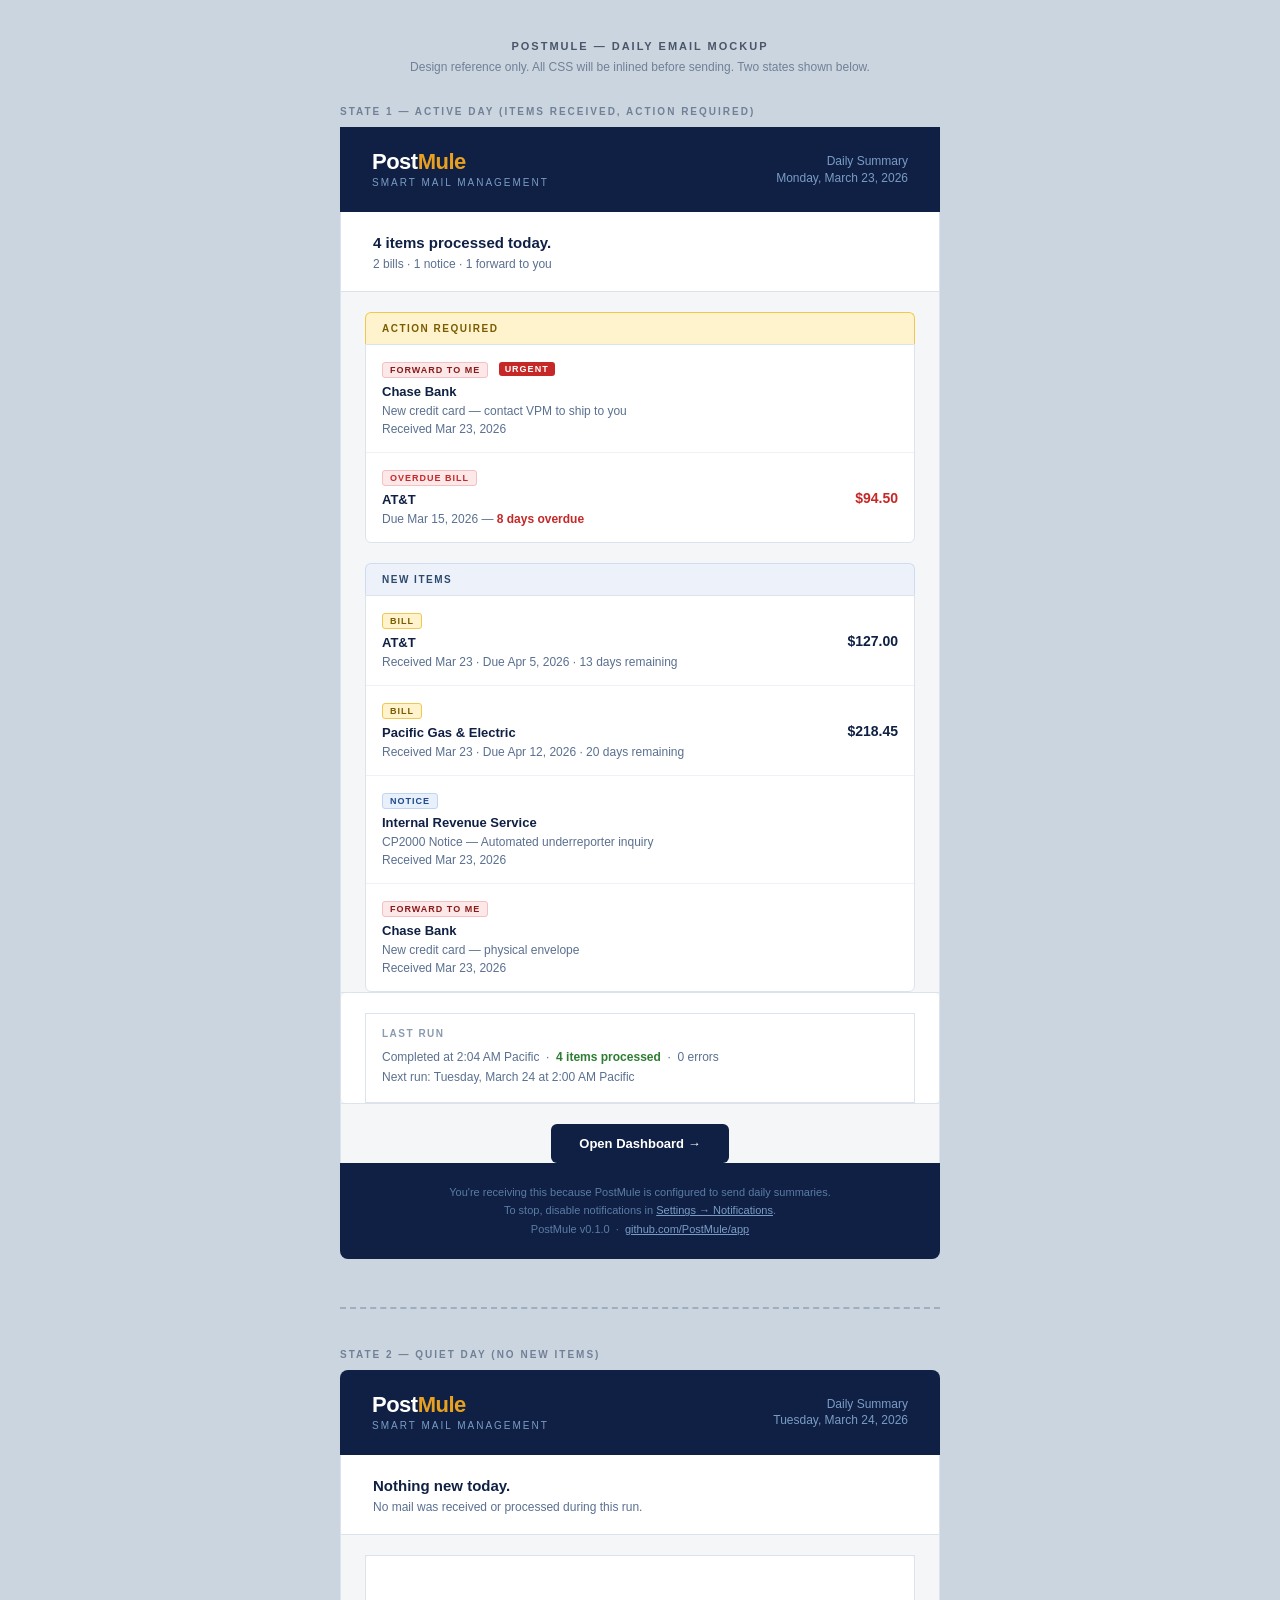
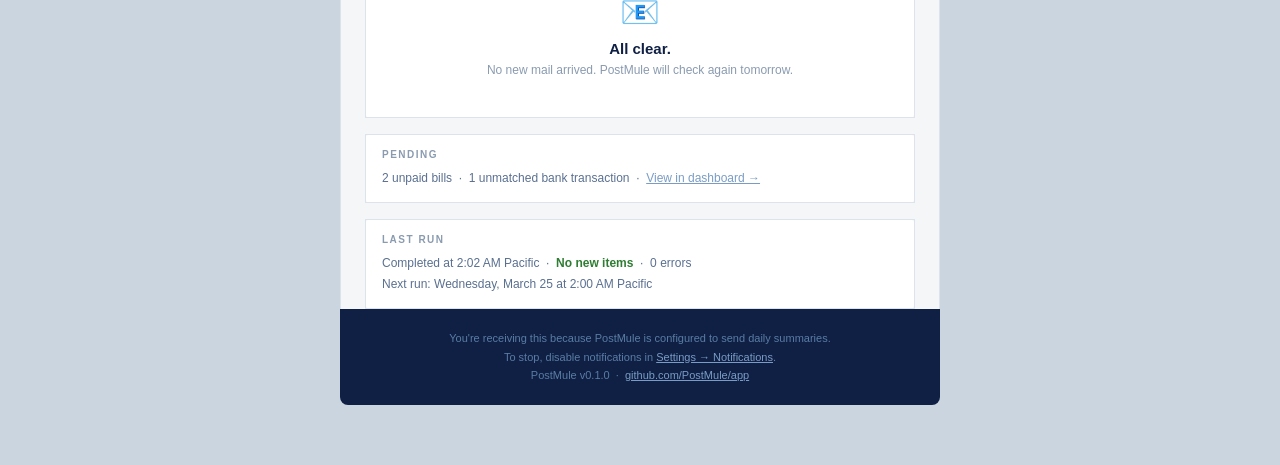
==== docs/mockup_email_daily.html @ 503918e2 "Move mockup files to docs/ for GitHub Pages, update README with live mockup link Co-Authored-By: Cla" ====
<!DOCTYPE html>
<html lang="en" xmlns="http://www.w3.org/1999/xhtml">
<!--
  PostMule — Daily Notification Email MOCKUP
  ==========================================
  This is the design reference for the daily summary email.
  It shows two states side-by-side:
    1. "Active day" — items were processed, some need attention
    2. "Quiet day" — nothing new today

  Production notes:
  - All CSS in the <style> block will be inlined before sending (e.g. via premailer)
  - No external fonts, images, or assets — email clients block them
  - Table-based layout for Outlook compatibility
  - prefers-color-scheme media query included for Apple Mail / Gmail dark mode
  - Plain-text fallback must be generated alongside this HTML template

  Brand palette:
    Navy Seal  #0F2044   header, CTA
    Brass      #E8A020   accent, logo "Mule", badges
    Steel Blue #7A9CC4   subheadings, secondary
    Linen      #F5F6F8   page / email background
    Smoke      #DDE3EC   borders, dividers
    Red        #C62828   overdue / urgent
    Green      #2E7D32   ok / delivered
-->
<head>
  <meta charset="UTF-8">
  <meta name="viewport" content="width=device-width, initial-scale=1.0">
  <meta http-equiv="X-UA-Compatible" content="IE=edge">
  <meta name="color-scheme" content="light dark">
  <meta name="supported-color-schemes" content="light dark">
  <title>PostMule Daily Summary — Email Mockup</title>
  <style>
    /* ── Mockup chrome (not part of actual email) ─────────────────── */
    body {
      margin: 0;
      padding: 40px 16px 60px;
      background: #CBD5E0;
      font-family: -apple-system, BlinkMacSystemFont, 'Segoe UI', Arial, sans-serif;
    }
    .mockup-page-title {
      text-align: center;
      font-size: 11px;
      font-weight: 700;
      color: #4A5568;
      letter-spacing: 2px;
      text-transform: uppercase;
      margin: 0 auto 8px;
    }
    .mockup-page-subtitle {
      text-align: center;
      font-size: 12px;
      color: #718096;
      margin: 0 auto 32px;
    }
    .mockup-state-label {
      max-width: 600px;
      margin: 0 auto 10px;
      font-size: 10px;
      font-weight: 700;
      letter-spacing: 2px;
      text-transform: uppercase;
      color: #718096;
    }
    .mockup-divider {
      max-width: 600px;
      margin: 48px auto 40px;
      border: none;
      border-top: 2px dashed #A0AEC0;
    }

    /* ── Email reset ──────────────────────────────────────────────── */
    .email-wrapper {
      margin: 0 auto;
      max-width: 600px;
    }
    table {
      border-collapse: collapse;
      mso-table-lspace: 0pt;
      mso-table-rspace: 0pt;
    }
    td {
      padding: 0;
    }
    img {
      border: 0;
      display: block;
      line-height: 100%;
      outline: none;
      text-decoration: none;
    }
    a {
      color: inherit;
      text-decoration: none;
    }

    /* ── Email component styles (all inlined before send) ─────────── */

    /* Header */
    .email-header {
      background-color: #0F2044;
      padding: 24px 32px;
    }
    .email-logo-post {
      font-family: Arial, Helvetica, sans-serif;
      font-size: 22px;
      font-weight: 700;
      color: #FFFFFF;
      letter-spacing: -0.5px;
      line-height: 1;
    }
    .email-logo-mule {
      color: #E8A020;
    }
    .email-logo-tagline {
      font-family: Arial, Helvetica, sans-serif;
      font-size: 10px;
      color: #7A9CC4;
      letter-spacing: 2px;
      text-transform: uppercase;
      margin-top: 4px;
    }
    .email-header-date {
      font-family: Arial, Helvetica, sans-serif;
      font-size: 12px;
      color: #7A9CC4;
      text-align: right;
      line-height: 1.4;
    }

    /* Body wrapper */
    .email-body {
      background-color: #F5F6F8;
      padding: 0 0 24px;
    }

    /* Summary bar */
    .email-summary {
      background-color: #FFFFFF;
      border-bottom: 1px solid #DDE3EC;
      padding: 20px 32px;
    }
    .email-summary-text {
      font-family: Arial, Helvetica, sans-serif;
      font-size: 15px;
      font-weight: 600;
      color: #0F2044;
      margin: 0;
      line-height: 1.4;
    }
    .email-summary-sub {
      font-family: Arial, Helvetica, sans-serif;
      font-size: 12px;
      color: #5A7090;
      margin: 4px 0 0;
    }

    /* Section: Action Required */
    .email-section {
      margin: 20px 24px 0;
    }
    .email-section-header {
      padding: 10px 16px;
      border-radius: 6px 6px 0 0;
      font-family: Arial, Helvetica, sans-serif;
      font-size: 10px;
      font-weight: 700;
      letter-spacing: 1.5px;
      text-transform: uppercase;
    }
    .email-section-header--urgent {
      background-color: #FFF3CD;
      color: #7A5C00;
      border: 1px solid #F0C850;
      border-bottom: none;
    }
    .email-section-header--items {
      background-color: #EDF2FA;
      color: #2C4A6E;
      border: 1px solid #D0DCEE;
      border-bottom: none;
    }
    .email-card-list {
      background-color: #FFFFFF;
      border: 1px solid #DDE3EC;
      border-radius: 0 0 6px 6px;
      overflow: hidden;
    }

    /* Item row */
    .email-item {
      border-bottom: 1px solid #EEF2F7;
      padding: 14px 16px;
    }
    .email-item:last-child {
      border-bottom: none;
    }
    .email-item-badge {
      display: inline-block;
      font-family: Arial, Helvetica, sans-serif;
      font-size: 9px;
      font-weight: 700;
      letter-spacing: 1px;
      text-transform: uppercase;
      padding: 2px 7px;
      border-radius: 3px;
      margin-bottom: 6px;
    }
    .badge--bill    { background-color: #FFF3CD; color: #7A5C00; border: 1px solid #F0C850; }
    .badge--notice  { background-color: #E8F0FC; color: #1E4A8A; border: 1px solid #C0D4F4; }
    .badge--forward { background-color: #FCE8E8; color: #8A1A1A; border: 1px solid #F4C0C0; }
    .badge--overdue { background-color: #FCE8E8; color: #C62828; border: 1px solid #F4C0C0; }

    .email-item-sender {
      font-family: Arial, Helvetica, sans-serif;
      font-size: 13px;
      font-weight: 600;
      color: #0F2044;
      margin: 0 0 3px;
    }
    .email-item-detail {
      font-family: Arial, Helvetica, sans-serif;
      font-size: 12px;
      color: #5A7090;
      margin: 0;
      line-height: 1.5;
    }
    .email-item-amount {
      font-family: Arial, Helvetica, sans-serif;
      font-size: 14px;
      font-weight: 700;
      color: #0F2044;
      text-align: right;
      white-space: nowrap;
    }
    .email-item-amount--overdue {
      color: #C62828;
    }
    .email-urgent-pill {
      display: inline-block;
      background-color: #C62828;
      color: #FFFFFF;
      font-family: Arial, Helvetica, sans-serif;
      font-size: 9px;
      font-weight: 700;
      letter-spacing: 1px;
      text-transform: uppercase;
      padding: 2px 6px;
      border-radius: 3px;
      margin-left: 6px;
      vertical-align: middle;
    }

    /* Last run status */
    .email-run-status {
      margin: 20px 24px 0;
      background-color: #FFFFFF;
      border: 1px solid #DDE3EC;
      border-radius: 6px;
      padding: 14px 16px;
    }
    .email-run-status-title {
      font-family: Arial, Helvetica, sans-serif;
      font-size: 10px;
      font-weight: 700;
      letter-spacing: 1.5px;
      text-transform: uppercase;
      color: #8A9BB0;
      margin: 0 0 8px;
    }
    .email-run-status-row {
      font-family: Arial, Helvetica, sans-serif;
      font-size: 12px;
      color: #5A7090;
      line-height: 1.6;
    }
    .email-run-ok { color: #2E7D32; font-weight: 600; }
    .email-run-warn { color: #D57A00; font-weight: 600; }

    /* CTA button */
    .email-cta-wrap {
      text-align: center;
      margin: 20px 24px 0;
    }
    .email-cta {
      display: inline-block;
      background-color: #0F2044;
      color: #FFFFFF;
      font-family: Arial, Helvetica, sans-serif;
      font-size: 13px;
      font-weight: 600;
      padding: 12px 28px;
      border-radius: 6px;
      text-decoration: none;
    }

    /* Quiet day */
    .email-quiet {
      text-align: center;
      padding: 40px 32px;
      background-color: #FFFFFF;
      border: 1px solid #DDE3EC;
      border-radius: 6px;
      margin: 20px 24px 0;
    }
    .email-quiet-icon {
      font-size: 32px;
      line-height: 1;
      margin-bottom: 12px;
    }
    .email-quiet-title {
      font-family: Arial, Helvetica, sans-serif;
      font-size: 15px;
      font-weight: 600;
      color: #0F2044;
      margin: 0 0 6px;
    }
    .email-quiet-sub {
      font-family: Arial, Helvetica, sans-serif;
      font-size: 12px;
      color: #8A9BB0;
      margin: 0;
    }

    /* Footer */
    .email-footer {
      background-color: #0F2044;
      padding: 20px 32px;
      text-align: center;
    }
    .email-footer-text {
      font-family: Arial, Helvetica, sans-serif;
      font-size: 11px;
      color: #5A7CA4;
      line-height: 1.7;
      margin: 0;
    }
    .email-footer-link {
      color: #7A9CC4;
      text-decoration: underline;
    }

    /* ── Dark mode overrides (Apple Mail, Gmail app, some Outlook) ── */
    @media (prefers-color-scheme: dark) {
      .email-body       { background-color: #1A2740 !important; }
      .email-summary    { background-color: #1E2F4A !important; border-color: #2C4060 !important; }
      .email-summary-text { color: #E8EFF8 !important; }
      .email-summary-sub  { color: #8A9BB0 !important; }
      .email-card-list  { background-color: #1E2F4A !important; border-color: #2C4060 !important; }
      .email-item       { border-color: #2C4060 !important; }
      .email-item-sender { color: #E8EFF8 !important; }
      .email-item-detail { color: #8A9BB0 !important; }
      .email-item-amount { color: #E8EFF8 !important; }
      .email-run-status { background-color: #1E2F4A !important; border-color: #2C4060 !important; }
      .email-run-status-title { color: #5A7CA4 !important; }
      .email-quiet      { background-color: #1E2F4A !important; border-color: #2C4060 !important; }
      .email-quiet-title { color: #E8EFF8 !important; }
    }

    /* ── Mobile ───────────────────────────────────────────────────── */
    @media screen and (max-width: 480px) {
      .email-header   { padding: 20px 20px !important; }
      .email-summary  { padding: 16px 20px !important; }
      .email-section  { margin: 16px 12px 0 !important; }
      .email-run-status { margin: 16px 12px 0 !important; }
      .email-cta-wrap { margin: 16px 12px 0 !important; }
      .email-quiet    { margin: 16px 12px 0 !important; padding: 28px 20px !important; }
      .email-footer   { padding: 16px 20px !important; }
      .email-header-date { display: none !important; }
    }
  </style>
</head>
<body>

<!-- ================================================================
     MOCKUP CHROME
     ================================================================ -->
<p class="mockup-page-title">PostMule — Daily Email Mockup</p>
<p class="mockup-page-subtitle">Design reference only. All CSS will be inlined before sending. Two states shown below.</p>


<!-- ================================================================
     STATE 1: ACTIVE DAY — items processed, some needing attention
     ================================================================ -->

<p class="mockup-state-label">State 1 — Active day (items received, action required)</p>

<div class="email-wrapper">
  <!--[if mso]><table width="600" cellpadding="0" cellspacing="0" border="0" align="center"><tr><td><![endif]-->

  <!-- Header -->
  <table width="100%" cellpadding="0" cellspacing="0" border="0" style="background-color:#0F2044;border-radius:8px 8px 0 0;">
    <tr>
      <td class="email-header" style="padding:24px 32px;">
        <table width="100%" cellpadding="0" cellspacing="0" border="0">
          <tr>
            <td style="vertical-align:middle;">
              <div class="email-logo-post" style="font-family:Arial,Helvetica,sans-serif;font-size:22px;font-weight:700;color:#FFFFFF;letter-spacing:-0.5px;line-height:1;">Post<span class="email-logo-mule" style="color:#E8A020;">Mule</span></div>
              <div class="email-logo-tagline" style="font-family:Arial,Helvetica,sans-serif;font-size:10px;color:#7A9CC4;letter-spacing:2px;text-transform:uppercase;margin-top:4px;">Smart mail management</div>
            </td>
            <td class="email-header-date" style="font-family:Arial,Helvetica,sans-serif;font-size:12px;color:#7A9CC4;text-align:right;vertical-align:middle;line-height:1.4;">
              Daily Summary<br>
              Monday, March 23, 2026
            </td>
          </tr>
        </table>
      </td>
    </tr>
  </table>

  <!-- Summary bar -->
  <table width="100%" cellpadding="0" cellspacing="0" border="0" style="background-color:#FFFFFF;border-left:1px solid #DDE3EC;border-right:1px solid #DDE3EC;">
    <tr>
      <td class="email-summary" style="padding:20px 32px;background-color:#FFFFFF;border-bottom:1px solid #DDE3EC;">
        <p class="email-summary-text" style="font-family:Arial,Helvetica,sans-serif;font-size:15px;font-weight:600;color:#0F2044;margin:0;line-height:1.4;">4 items processed today.</p>
        <p class="email-summary-sub" style="font-family:Arial,Helvetica,sans-serif;font-size:12px;color:#5A7090;margin:4px 0 0;">2 bills &middot; 1 notice &middot; 1 forward to you</p>
      </td>
    </tr>
  </table>

  <!-- Body -->
  <table width="100%" cellpadding="0" cellspacing="0" border="0" class="email-body" style="background-color:#F5F6F8;border-left:1px solid #DDE3EC;border-right:1px solid #DDE3EC;padding-bottom:24px;">

    <!-- ACTION REQUIRED section -->
    <tr>
      <td class="email-section" style="padding:20px 24px 0;">
        <div class="email-section-header email-section-header--urgent" style="padding:10px 16px;background-color:#FFF3CD;color:#7A5C00;border:1px solid #F0C850;border-bottom:none;border-radius:6px 6px 0 0;font-family:Arial,Helvetica,sans-serif;font-size:10px;font-weight:700;letter-spacing:1.5px;text-transform:uppercase;">
          Action Required
        </div>
        <div class="email-card-list" style="background-color:#FFFFFF;border:1px solid #DDE3EC;border-radius:0 0 6px 6px;overflow:hidden;">

          <!-- ForwardToMe item -->
          <table width="100%" cellpadding="0" cellspacing="0" border="0">
            <tr>
              <td class="email-item" style="padding:14px 16px;border-bottom:1px solid #EEF2F7;vertical-align:top;">
                <table width="100%" cellpadding="0" cellspacing="0" border="0">
                  <tr>
                    <td style="vertical-align:top;">
                      <span class="email-item-badge badge--forward" style="display:inline-block;font-family:Arial,Helvetica,sans-serif;font-size:9px;font-weight:700;letter-spacing:1px;text-transform:uppercase;padding:2px 7px;border-radius:3px;margin-bottom:6px;background-color:#FCE8E8;color:#8A1A1A;border:1px solid #F4C0C0;">Forward To Me</span>
                      <span class="email-urgent-pill" style="display:inline-block;background-color:#C62828;color:#FFFFFF;font-family:Arial,Helvetica,sans-serif;font-size:9px;font-weight:700;letter-spacing:1px;text-transform:uppercase;padding:2px 6px;border-radius:3px;margin-left:6px;vertical-align:middle;">Urgent</span>
                      <p class="email-item-sender" style="font-family:Arial,Helvetica,sans-serif;font-size:13px;font-weight:600;color:#0F2044;margin:0 0 3px;">Chase Bank</p>
                      <p class="email-item-detail" style="font-family:Arial,Helvetica,sans-serif;font-size:12px;color:#5A7090;margin:0;line-height:1.5;">New credit card &mdash; contact VPM to ship to you<br>Received Mar 23, 2026</p>
                    </td>
                  </tr>
                </table>
              </td>
            </tr>
            <!-- Overdue bill -->
            <tr>
              <td class="email-item" style="padding:14px 16px;vertical-align:top;">
                <table width="100%" cellpadding="0" cellspacing="0" border="0">
                  <tr>
                    <td style="vertical-align:top;">
                      <span class="email-item-badge badge--overdue" style="display:inline-block;font-family:Arial,Helvetica,sans-serif;font-size:9px;font-weight:700;letter-spacing:1px;text-transform:uppercase;padding:2px 7px;border-radius:3px;margin-bottom:6px;background-color:#FCE8E8;color:#C62828;border:1px solid #F4C0C0;">Overdue Bill</span>
                      <p class="email-item-sender" style="font-family:Arial,Helvetica,sans-serif;font-size:13px;font-weight:600;color:#0F2044;margin:0 0 3px;">AT&amp;T</p>
                      <p class="email-item-detail" style="font-family:Arial,Helvetica,sans-serif;font-size:12px;color:#5A7090;margin:0;line-height:1.5;">Due Mar 15, 2026 &mdash; <strong style="color:#C62828;">8 days overdue</strong></p>
                    </td>
                    <td style="vertical-align:middle;text-align:right;white-space:nowrap;padding-left:12px;">
                      <span class="email-item-amount email-item-amount--overdue" style="font-family:Arial,Helvetica,sans-serif;font-size:14px;font-weight:700;color:#C62828;">$94.50</span>
                    </td>
                  </tr>
                </table>
              </td>
            </tr>
          </table>
        </div>
      </td>
    </tr>

    <!-- NEW ITEMS section -->
    <tr>
      <td class="email-section" style="padding:20px 24px 0;">
        <div class="email-section-header email-section-header--items" style="padding:10px 16px;background-color:#EDF2FA;color:#2C4A6E;border:1px solid #D0DCEE;border-bottom:none;border-radius:6px 6px 0 0;font-family:Arial,Helvetica,sans-serif;font-size:10px;font-weight:700;letter-spacing:1.5px;text-transform:uppercase;">
          New Items
        </div>
        <div class="email-card-list" style="background-color:#FFFFFF;border:1px solid #DDE3EC;border-radius:0 0 6px 6px;overflow:hidden;">

          <!-- Bill: AT&T -->
          <table width="100%" cellpadding="0" cellspacing="0" border="0">
            <tr>
              <td class="email-item" style="padding:14px 16px;border-bottom:1px solid #EEF2F7;vertical-align:top;">
                <table width="100%" cellpadding="0" cellspacing="0" border="0">
                  <tr>
                    <td style="vertical-align:top;">
                      <span class="email-item-badge badge--bill" style="display:inline-block;font-family:Arial,Helvetica,sans-serif;font-size:9px;font-weight:700;letter-spacing:1px;text-transform:uppercase;padding:2px 7px;border-radius:3px;margin-bottom:6px;background-color:#FFF3CD;color:#7A5C00;border:1px solid #F0C850;">Bill</span>
                      <p class="email-item-sender" style="font-family:Arial,Helvetica,sans-serif;font-size:13px;font-weight:600;color:#0F2044;margin:0 0 3px;">AT&amp;T</p>
                      <p class="email-item-detail" style="font-family:Arial,Helvetica,sans-serif;font-size:12px;color:#5A7090;margin:0;line-height:1.5;">Received Mar 23 &middot; Due Apr 5, 2026 &middot; 13 days remaining</p>
                    </td>
                    <td style="vertical-align:middle;text-align:right;white-space:nowrap;padding-left:12px;">
                      <span class="email-item-amount" style="font-family:Arial,Helvetica,sans-serif;font-size:14px;font-weight:700;color:#0F2044;">$127.00</span>
                    </td>
                  </tr>
                </table>
              </td>
            </tr>

            <!-- Bill: Pacific Gas & Electric -->
            <tr>
              <td class="email-item" style="padding:14px 16px;border-bottom:1px solid #EEF2F7;vertical-align:top;">
                <table width="100%" cellpadding="0" cellspacing="0" border="0">
                  <tr>
                    <td style="vertical-align:top;">
                      <span class="email-item-badge badge--bill" style="display:inline-block;font-family:Arial,Helvetica,sans-serif;font-size:9px;font-weight:700;letter-spacing:1px;text-transform:uppercase;padding:2px 7px;border-radius:3px;margin-bottom:6px;background-color:#FFF3CD;color:#7A5C00;border:1px solid #F0C850;">Bill</span>
                      <p class="email-item-sender" style="font-family:Arial,Helvetica,sans-serif;font-size:13px;font-weight:600;color:#0F2044;margin:0 0 3px;">Pacific Gas &amp; Electric</p>
                      <p class="email-item-detail" style="font-family:Arial,Helvetica,sans-serif;font-size:12px;color:#5A7090;margin:0;line-height:1.5;">Received Mar 23 &middot; Due Apr 12, 2026 &middot; 20 days remaining</p>
                    </td>
                    <td style="vertical-align:middle;text-align:right;white-space:nowrap;padding-left:12px;">
                      <span class="email-item-amount" style="font-family:Arial,Helvetica,sans-serif;font-size:14px;font-weight:700;color:#0F2044;">$218.45</span>
                    </td>
                  </tr>
                </table>
              </td>
            </tr>

            <!-- Notice: IRS -->
            <tr>
              <td class="email-item" style="padding:14px 16px;border-bottom:1px solid #EEF2F7;vertical-align:top;">
                <table width="100%" cellpadding="0" cellspacing="0" border="0">
                  <tr>
                    <td style="vertical-align:top;">
                      <span class="email-item-badge badge--notice" style="display:inline-block;font-family:Arial,Helvetica,sans-serif;font-size:9px;font-weight:700;letter-spacing:1px;text-transform:uppercase;padding:2px 7px;border-radius:3px;margin-bottom:6px;background-color:#E8F0FC;color:#1E4A8A;border:1px solid #C0D4F4;">Notice</span>
                      <p class="email-item-sender" style="font-family:Arial,Helvetica,sans-serif;font-size:13px;font-weight:600;color:#0F2044;margin:0 0 3px;">Internal Revenue Service</p>
                      <p class="email-item-detail" style="font-family:Arial,Helvetica,sans-serif;font-size:12px;color:#5A7090;margin:0;line-height:1.5;">CP2000 Notice &mdash; Automated underreporter inquiry<br>Received Mar 23, 2026</p>
                    </td>
                  </tr>
                </table>
              </td>
            </tr>

            <!-- ForwardToMe -->
            <tr>
              <td class="email-item" style="padding:14px 16px;vertical-align:top;">
                <table width="100%" cellpadding="0" cellspacing="0" border="0">
                  <tr>
                    <td style="vertical-align:top;">
                      <span class="email-item-badge badge--forward" style="display:inline-block;font-family:Arial,Helvetica,sans-serif;font-size:9px;font-weight:700;letter-spacing:1px;text-transform:uppercase;padding:2px 7px;border-radius:3px;margin-bottom:6px;background-color:#FCE8E8;color:#8A1A1A;border:1px solid #F4C0C0;">Forward To Me</span>
                      <p class="email-item-sender" style="font-family:Arial,Helvetica,sans-serif;font-size:13px;font-weight:600;color:#0F2044;margin:0 0 3px;">Chase Bank</p>
                      <p class="email-item-detail" style="font-family:Arial,Helvetica,sans-serif;font-size:12px;color:#5A7090;margin:0;line-height:1.5;">New credit card — physical envelope<br>Received Mar 23, 2026</p>
                    </td>
                  </tr>
                </table>
              </td>
            </tr>
          </table>
        </div>
      </td>
    </tr>

    <!-- Last run status -->
    <tr>
      <td class="email-run-status" style="margin:20px 24px 0;padding:0 24px;">
        <table width="100%" cellpadding="0" cellspacing="0" border="0" style="background-color:#FFFFFF;border:1px solid #DDE3EC;border-radius:6px;margin-top:20px;">
          <tr>
            <td style="padding:14px 16px;">
              <p class="email-run-status-title" style="font-family:Arial,Helvetica,sans-serif;font-size:10px;font-weight:700;letter-spacing:1.5px;text-transform:uppercase;color:#8A9BB0;margin:0 0 8px;">Last Run</p>
              <p class="email-run-status-row" style="font-family:Arial,Helvetica,sans-serif;font-size:12px;color:#5A7090;line-height:1.7;margin:0;">
                Completed at 2:04 AM Pacific &nbsp;&middot;&nbsp; <span class="email-run-ok" style="color:#2E7D32;font-weight:600;">4 items processed</span> &nbsp;&middot;&nbsp; 0 errors<br>
                Next run: Tuesday, March 24 at 2:00 AM Pacific
              </p>
            </td>
          </tr>
        </table>
      </td>
    </tr>

    <!-- Dashboard CTA -->
    <tr>
      <td class="email-cta-wrap" style="text-align:center;padding:20px 24px 0;">
        <a href="http://localhost:5000" class="email-cta" style="display:inline-block;background-color:#0F2044;color:#FFFFFF;font-family:Arial,Helvetica,sans-serif;font-size:13px;font-weight:600;padding:12px 28px;border-radius:6px;text-decoration:none;">Open Dashboard &rarr;</a>
      </td>
    </tr>

  </table>

  <!-- Footer -->
  <table width="100%" cellpadding="0" cellspacing="0" border="0" class="email-footer" style="background-color:#0F2044;border-radius:0 0 8px 8px;">
    <tr>
      <td style="padding:20px 32px;text-align:center;">
        <p class="email-footer-text" style="font-family:Arial,Helvetica,sans-serif;font-size:11px;color:#5A7CA4;line-height:1.7;margin:0;">
          You're receiving this because PostMule is configured to send daily summaries.<br>
          To stop, disable notifications in <a href="http://localhost:5000/settings" class="email-footer-link" style="color:#7A9CC4;text-decoration:underline;">Settings &rarr; Notifications</a>.<br>
          PostMule v0.1.0 &nbsp;&middot;&nbsp; <a href="https://github.com/PostMule/app" class="email-footer-link" style="color:#7A9CC4;text-decoration:underline;">github.com/PostMule/app</a>
        </p>
      </td>
    </tr>
  </table>

  <!--[if mso]></td></tr></table><![endif]-->
</div>


<!-- ================================================================
     DIVIDER
     ================================================================ -->
<hr class="mockup-divider" style="max-width:600px;margin:48px auto 40px;border:none;border-top:2px dashed #A0AEC0;">
<p class="mockup-state-label">State 2 — Quiet day (no new items)</p>


<!-- ================================================================
     STATE 2: QUIET DAY — nothing new
     ================================================================ -->

<div class="email-wrapper">
  <!--[if mso]><table width="600" cellpadding="0" cellspacing="0" border="0" align="center"><tr><td><![endif]-->

  <!-- Header -->
  <table width="100%" cellpadding="0" cellspacing="0" border="0" style="background-color:#0F2044;border-radius:8px 8px 0 0;">
    <tr>
      <td style="padding:24px 32px;">
        <table width="100%" cellpadding="0" cellspacing="0" border="0">
          <tr>
            <td style="vertical-align:middle;">
              <div style="font-family:Arial,Helvetica,sans-serif;font-size:22px;font-weight:700;color:#FFFFFF;letter-spacing:-0.5px;line-height:1;">Post<span style="color:#E8A020;">Mule</span></div>
              <div style="font-family:Arial,Helvetica,sans-serif;font-size:10px;color:#7A9CC4;letter-spacing:2px;text-transform:uppercase;margin-top:4px;">Smart mail management</div>
            </td>
            <td class="email-header-date" style="font-family:Arial,Helvetica,sans-serif;font-size:12px;color:#7A9CC4;text-align:right;vertical-align:middle;line-height:1.4;">
              Daily Summary<br>
              Tuesday, March 24, 2026
            </td>
          </tr>
        </table>
      </td>
    </tr>
  </table>

  <!-- Summary bar -->
  <table width="100%" cellpadding="0" cellspacing="0" border="0" style="background-color:#FFFFFF;border-left:1px solid #DDE3EC;border-right:1px solid #DDE3EC;">
    <tr>
      <td style="padding:20px 32px;background-color:#FFFFFF;border-bottom:1px solid #DDE3EC;">
        <p style="font-family:Arial,Helvetica,sans-serif;font-size:15px;font-weight:600;color:#0F2044;margin:0;line-height:1.4;">Nothing new today.</p>
        <p style="font-family:Arial,Helvetica,sans-serif;font-size:12px;color:#5A7090;margin:4px 0 0;">No mail was received or processed during this run.</p>
      </td>
    </tr>
  </table>

  <!-- Body -->
  <table width="100%" cellpadding="0" cellspacing="0" border="0" style="background-color:#F5F6F8;border-left:1px solid #DDE3EC;border-right:1px solid #DDE3EC;padding-bottom:24px;">

    <!-- Quiet state card -->
    <tr>
      <td style="padding:20px 24px 0;">
        <table width="100%" cellpadding="0" cellspacing="0" border="0" style="background-color:#FFFFFF;border:1px solid #DDE3EC;border-radius:6px;">
          <tr>
            <td style="text-align:center;padding:40px 32px;">
              <div style="font-size:32px;line-height:1;margin-bottom:12px;">&#128231;</div>
              <p style="font-family:Arial,Helvetica,sans-serif;font-size:15px;font-weight:600;color:#0F2044;margin:0 0 6px;">All clear.</p>
              <p style="font-family:Arial,Helvetica,sans-serif;font-size:12px;color:#8A9BB0;margin:0;">No new mail arrived. PostMule will check again tomorrow.</p>
            </td>
          </tr>
        </table>
      </td>
    </tr>

    <!-- Pending items reminder (if any exist in the system) -->
    <tr>
      <td style="padding:16px 24px 0;">
        <table width="100%" cellpadding="0" cellspacing="0" border="0" style="background-color:#FFFFFF;border:1px solid #DDE3EC;border-radius:6px;">
          <tr>
            <td style="padding:14px 16px;">
              <p style="font-family:Arial,Helvetica,sans-serif;font-size:10px;font-weight:700;letter-spacing:1.5px;text-transform:uppercase;color:#8A9BB0;margin:0 0 8px;">Pending</p>
              <p style="font-family:Arial,Helvetica,sans-serif;font-size:12px;color:#5A7090;line-height:1.7;margin:0;">
                2 unpaid bills &nbsp;&middot;&nbsp; 1 unmatched bank transaction &nbsp;&middot;&nbsp;
                <a href="http://localhost:5000/bills" style="color:#7A9CC4;text-decoration:underline;">View in dashboard &rarr;</a>
              </p>
            </td>
          </tr>
        </table>
      </td>
    </tr>

    <!-- Last run status -->
    <tr>
      <td style="padding:16px 24px 0;">
        <table width="100%" cellpadding="0" cellspacing="0" border="0" style="background-color:#FFFFFF;border:1px solid #DDE3EC;border-radius:6px;">
          <tr>
            <td style="padding:14px 16px;">
              <p style="font-family:Arial,Helvetica,sans-serif;font-size:10px;font-weight:700;letter-spacing:1.5px;text-transform:uppercase;color:#8A9BB0;margin:0 0 8px;">Last Run</p>
              <p style="font-family:Arial,Helvetica,sans-serif;font-size:12px;color:#5A7090;line-height:1.7;margin:0;">
                Completed at 2:02 AM Pacific &nbsp;&middot;&nbsp; <span style="color:#2E7D32;font-weight:600;">No new items</span> &nbsp;&middot;&nbsp; 0 errors<br>
                Next run: Wednesday, March 25 at 2:00 AM Pacific
              </p>
            </td>
          </tr>
        </table>
      </td>
    </tr>

  </table>

  <!-- Footer -->
  <table width="100%" cellpadding="0" cellspacing="0" border="0" style="background-color:#0F2044;border-radius:0 0 8px 8px;">
    <tr>
      <td style="padding:20px 32px;text-align:center;">
        <p style="font-family:Arial,Helvetica,sans-serif;font-size:11px;color:#5A7CA4;line-height:1.7;margin:0;">
          You're receiving this because PostMule is configured to send daily summaries.<br>
          To stop, disable notifications in <a href="http://localhost:5000/settings" style="color:#7A9CC4;text-decoration:underline;">Settings &rarr; Notifications</a>.<br>
          PostMule v0.1.0 &nbsp;&middot;&nbsp; <a href="https://github.com/PostMule/app" style="color:#7A9CC4;text-decoration:underline;">github.com/PostMule/app</a>
        </p>
      </td>
    </tr>
  </table>

  <!--[if mso]></td></tr></table><![endif]-->
</div>

</body>
</html>
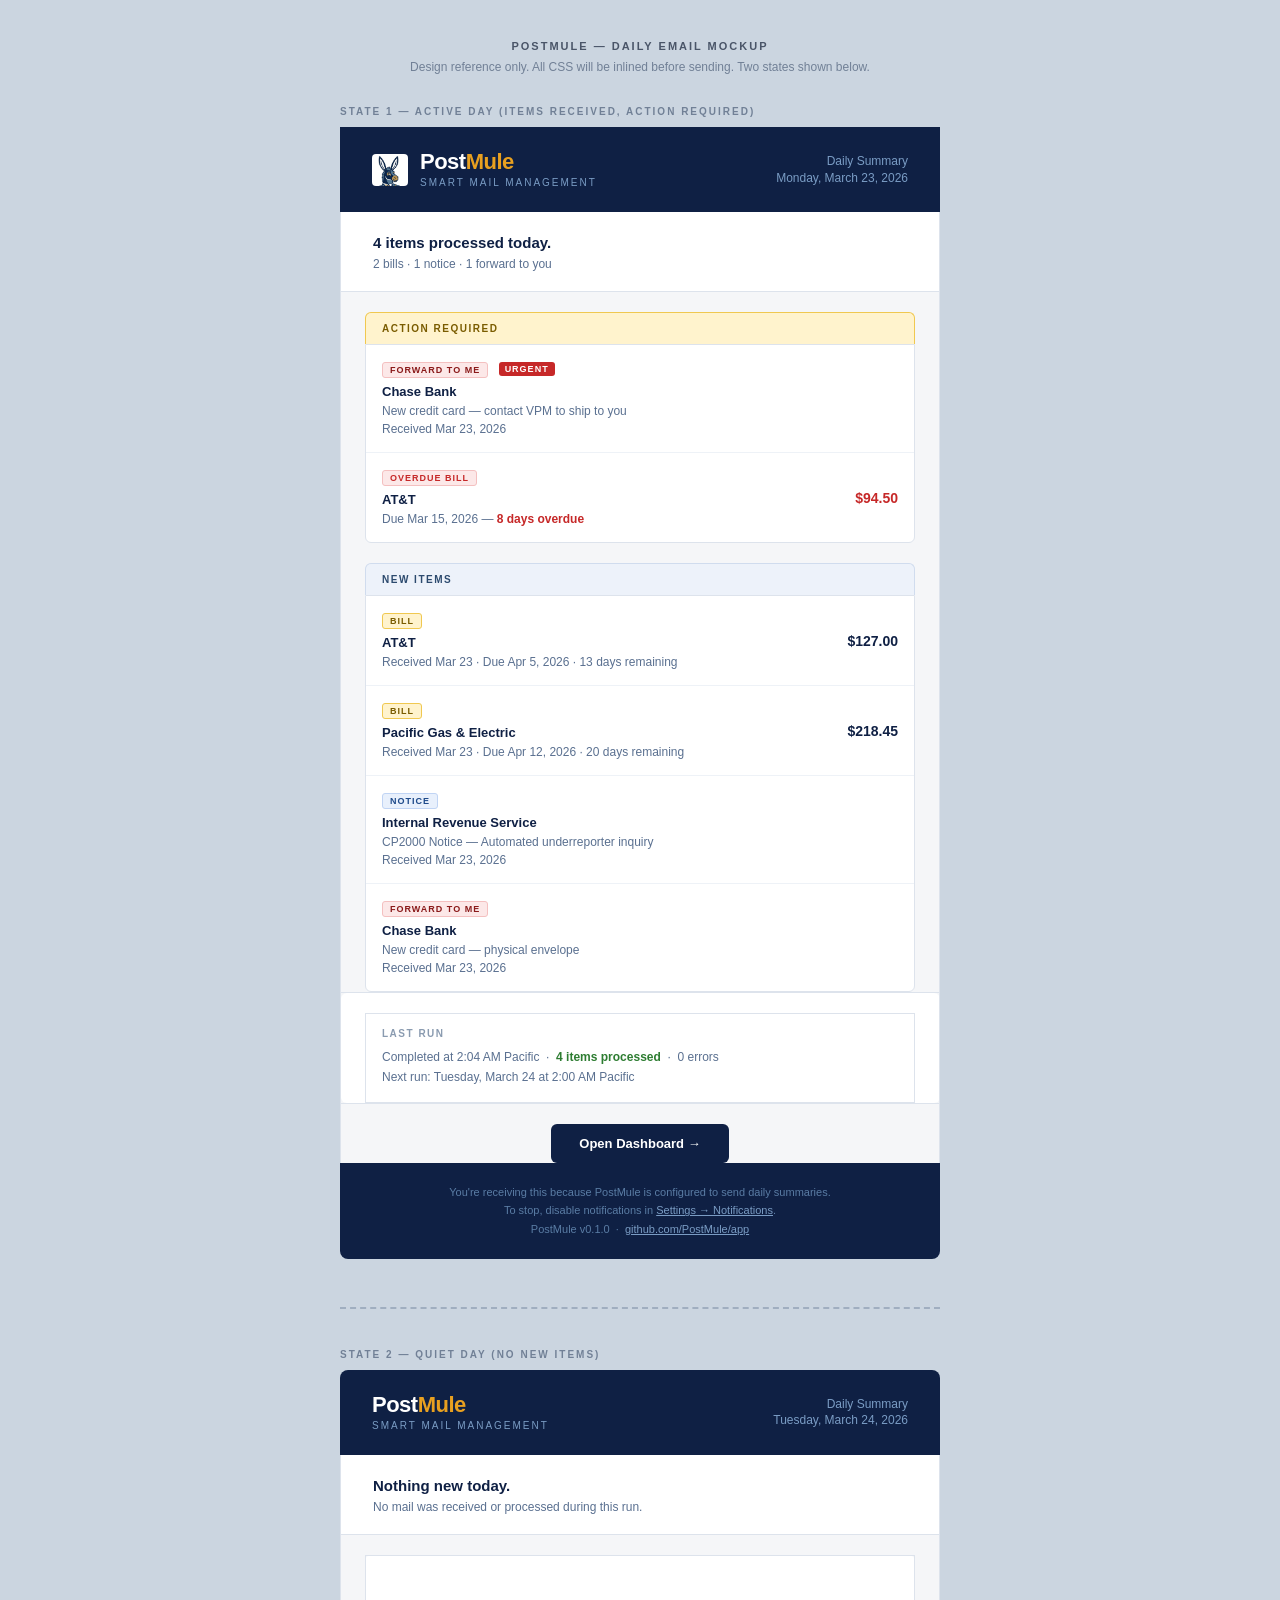
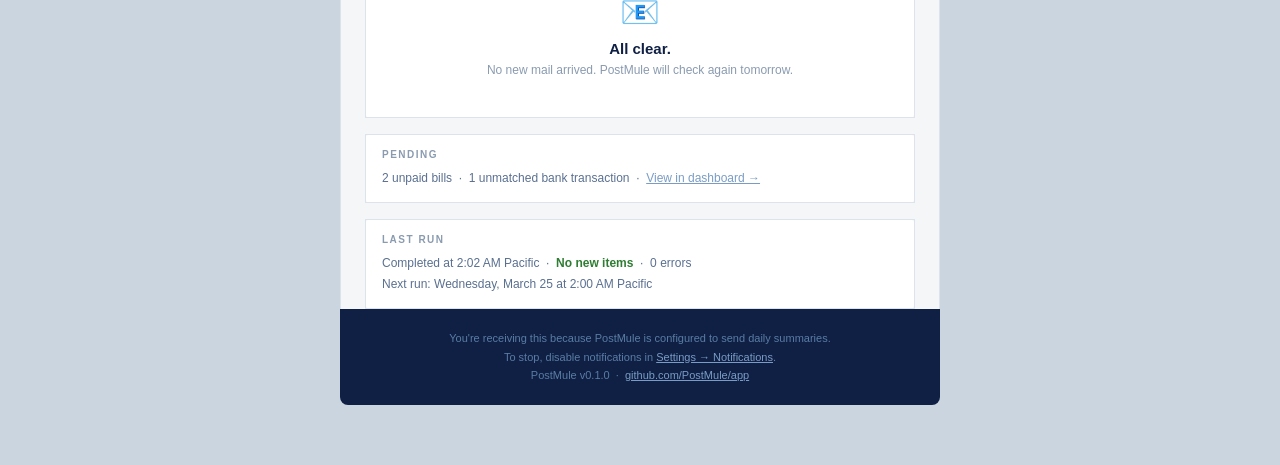
==== commit 4d8423d1: "Issue #88: Integrate logo into dashboard nav and email templates Replace SVG placeholder in nav (pag" ====
--- a/docs/mockup_email_daily.html
+++ b/docs/mockup_email_daily.html
@@ -396,8 +396,17 @@
         <table width="100%" cellpadding="0" cellspacing="0" border="0">
           <tr>
             <td style="vertical-align:middle;">
-              <div class="email-logo-post" style="font-family:Arial,Helvetica,sans-serif;font-size:22px;font-weight:700;color:#FFFFFF;letter-spacing:-0.5px;line-height:1;">Post<span class="email-logo-mule" style="color:#E8A020;">Mule</span></div>
-              <div class="email-logo-tagline" style="font-family:Arial,Helvetica,sans-serif;font-size:10px;color:#7A9CC4;letter-spacing:2px;text-transform:uppercase;margin-top:4px;">Smart mail management</div>
+              <table cellpadding="0" cellspacing="0" border="0">
+                <tr>
+                  <td style="vertical-align:middle;padding-right:12px;">
+                    <img src="logo_face.png" width="36" height="32" alt="PostMule" style="display:block;border-radius:4px;">
+                  </td>
+                  <td style="vertical-align:middle;">
+                    <div class="email-logo-post" style="font-family:Arial,Helvetica,sans-serif;font-size:22px;font-weight:700;color:#FFFFFF;letter-spacing:-0.5px;line-height:1;">Post<span class="email-logo-mule" style="color:#E8A020;">Mule</span></div>
+                    <div class="email-logo-tagline" style="font-family:Arial,Helvetica,sans-serif;font-size:10px;color:#7A9CC4;letter-spacing:2px;text-transform:uppercase;margin-top:4px;">Smart mail management</div>
+                  </td>
+                </tr>
+              </table>
             </td>
             <td class="email-header-date" style="font-family:Arial,Helvetica,sans-serif;font-size:12px;color:#7A9CC4;text-align:right;vertical-align:middle;line-height:1.4;">
               Daily Summary<br>
